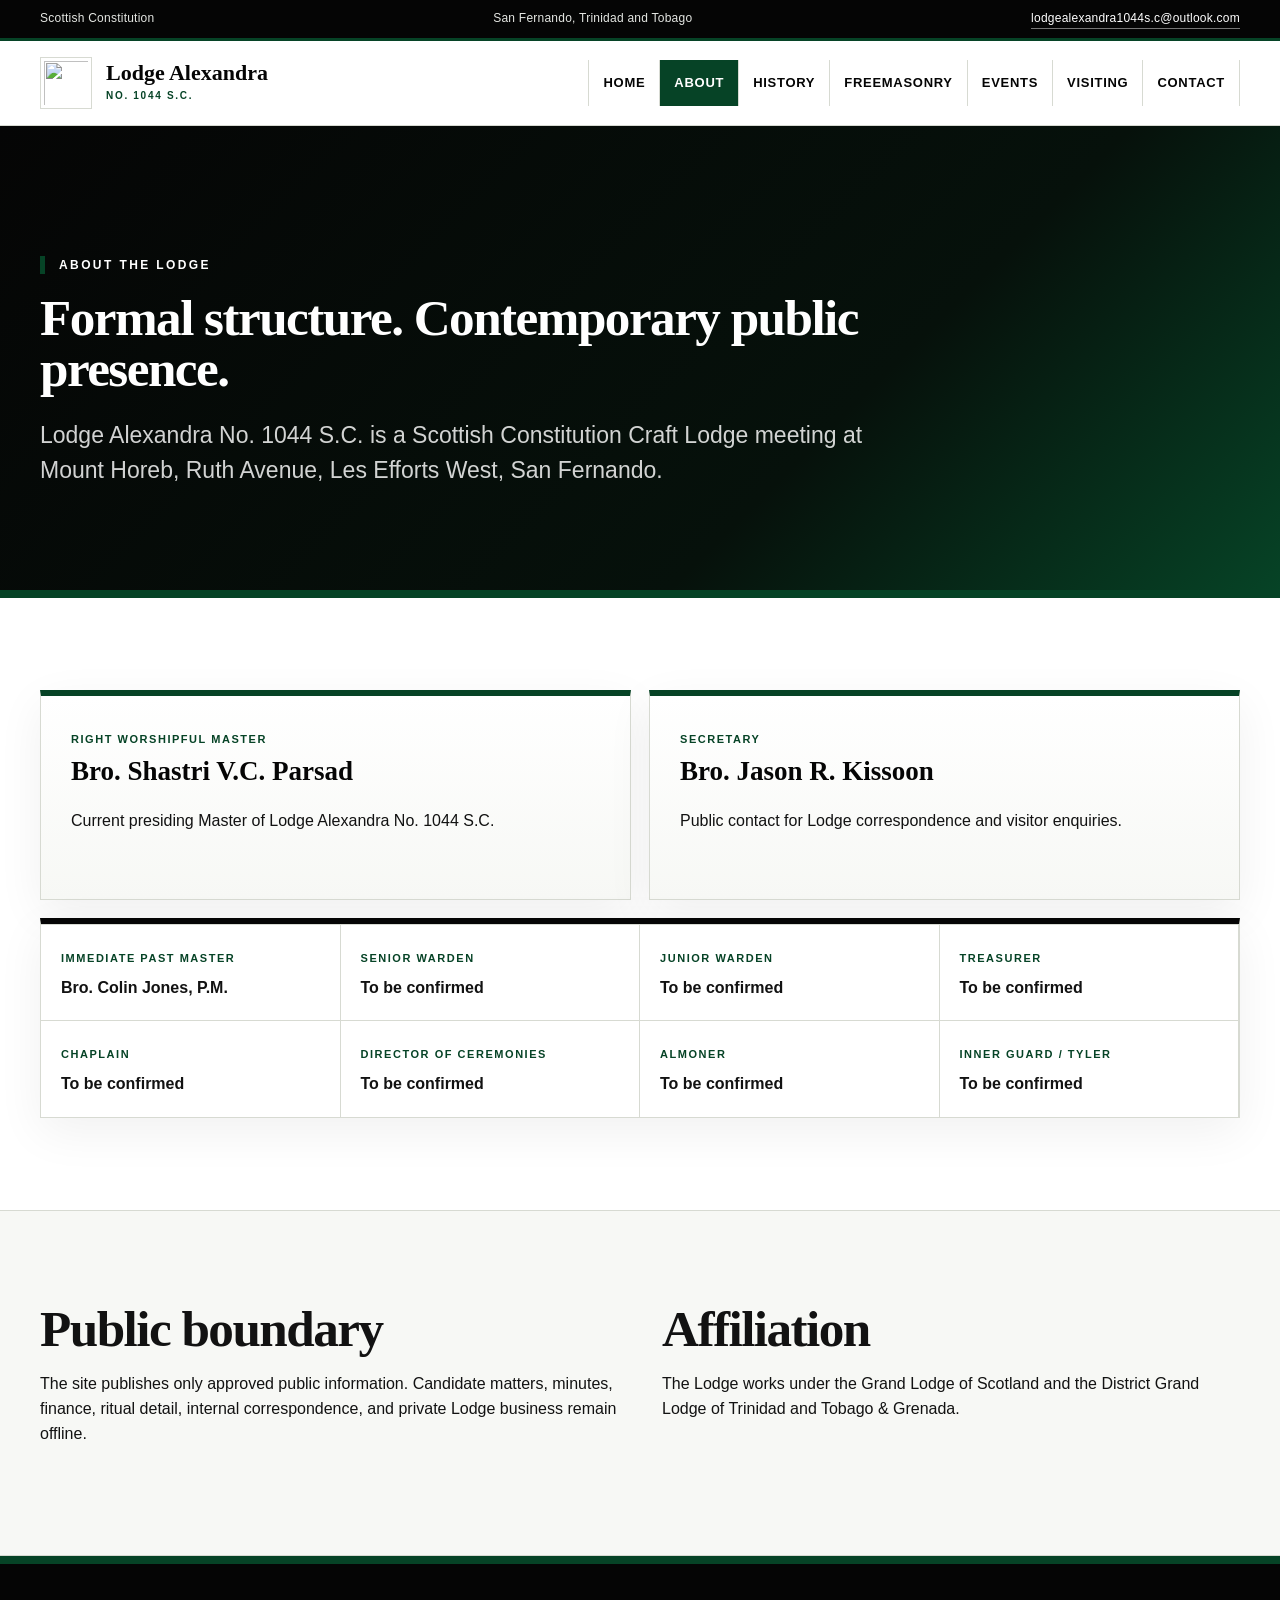
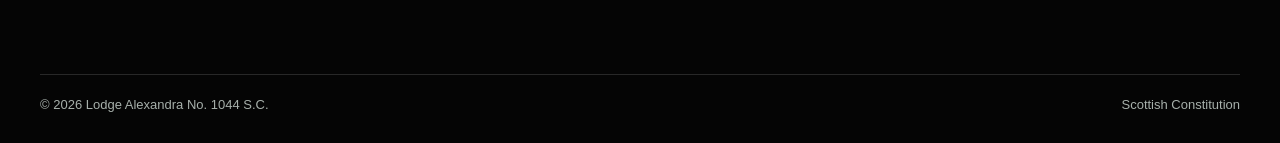
==== about.html @ 51527dd6 "Add about page" ====
<!doctype html><html lang="en"><head><meta charset="utf-8"><meta name="viewport" content="width=device-width,initial-scale=1"><title>About | Lodge Alexandra No. 1044 S.C.</title><link rel="stylesheet" href="assets/styles.css"></head><body><header class="site-header"><div class="notice-bar"><div class="container"><span>Scottish Constitution</span><span>San Fernando, Trinidad and Tobago</span><a href="mailto:lodgealexandra1044s.c@outlook.com">lodgealexandra1044s.c@outlook.com</a></div></div><div class="container nav-shell"><a class="brand" href="index.html"><img src="https://raw.githubusercontent.com/dominiong2026-stack/Lodge-Alexandra_1044_SC/main/assets/lodge-alexandra-logo.png" class="brand-mark" alt=""><span><strong>Lodge Alexandra</strong><small>No. 1044 S.C.</small></span></a><nav class="site-nav open"><a class="nav-link" href="index.html">Home</a><a class="nav-link active" href="about.html">About</a><a class="nav-link" href="history.html">History</a><a class="nav-link" href="freemasonry.html">Freemasonry</a><a class="nav-link" href="events.html">Events</a><a class="nav-link" href="visiting-brethren.html">Visiting</a><a class="nav-link" href="contact.html">Contact</a></nav></div></header><main><section class="page-hero"><div class="container"><p class="kicker">About the Lodge</p><h1>Formal structure. Contemporary public presence.</h1><p class="lead">Lodge Alexandra No. 1044 S.C. is a Scottish Constitution Craft Lodge meeting at Mount Horeb, Ruth Avenue, Les Efforts West, San Fernando.</p></div></section><section class="section"><div class="container leadership-system" id="office-bearers"><article class="leader-feature"><span class="overline">Right Worshipful Master</span><h3>Bro. Shastri V.C. Parsad</h3><p>Current presiding Master of Lodge Alexandra No. 1044 S.C.</p></article><article class="leader-feature"><span class="overline">Secretary</span><h3>Bro. Jason R. Kissoon</h3><p>Public contact for Lodge correspondence and visitor enquiries.</p></article><div class="officer-list"><div><span>Immediate Past Master</span><strong>Bro. Colin Jones, P.M.</strong></div><div><span>Senior Warden</span><strong>To be confirmed</strong></div><div><span>Junior Warden</span><strong>To be confirmed</strong></div><div><span>Treasurer</span><strong>To be confirmed</strong></div><div><span>Chaplain</span><strong>To be confirmed</strong></div><div><span>Director of Ceremonies</span><strong>To be confirmed</strong></div><div><span>Almoner</span><strong>To be confirmed</strong></div><div><span>Inner Guard / Tyler</span><strong>To be confirmed</strong></div></div></div></section><section class="section soft"><div class="container split"><div><h2>Public boundary</h2><p>The site publishes only approved public information. Candidate matters, minutes, finance, ritual detail, internal correspondence, and private Lodge business remain offline.</p></div><div><h2>Affiliation</h2><p>The Lodge works under the Grand Lodge of Scotland and the District Grand Lodge of Trinidad and Tobago &amp; Grenada.</p></div></div></section></main><footer class="site-footer"><div class="container footer-bottom"><span>&copy; <span data-year></span> Lodge Alexandra No. 1044 S.C.</span><span>Scottish Constitution</span></div></footer><script src="assets/main.js"></script></body></html>
---- assets/styles.css ----
:root{
  --black:#050505;
  --black-2:#111111;
  --green:#064326;
  --green-2:#0b5a35;
  --green-3:#0f6a42;
  --white:#ffffff;
  --paper:#f7f8f5;
  --stone:#e7e9e3;
  --line:#d7dad2;
  --text:#121212;
  --muted:#5d635e;
  --max:1200px;
  --shadow:0 18px 50px rgba(0,0,0,.12);
}
*{box-sizing:border-box}
html{scroll-behavior:smooth}
body{margin:0;font-family:Inter,Arial,Helvetica,sans-serif;color:var(--text);background:var(--white);line-height:1.55;text-rendering:optimizeLegibility}
a{color:inherit}img{max-width:100%;display:block}.container{width:min(var(--max),calc(100% - 40px));margin-inline:auto}.skip-link{position:absolute;left:16px;top:-80px;background:var(--green);color:var(--white);padding:10px 14px;z-index:999}.skip-link:focus{top:14px}
.notice-bar{background:var(--black);color:#e5e7e3;font-size:12px;border-bottom:3px solid var(--green)}.notice-bar .container{display:flex;gap:22px;justify-content:space-between;padding:9px 0;letter-spacing:.02em}.notice-bar a{color:var(--white);text-decoration:none;border-bottom:1px solid rgba(255,255,255,.45)}
.site-header{position:sticky;top:0;z-index:50;background:rgba(255,255,255,.96);backdrop-filter:blur(14px);border-bottom:1px solid var(--line)}.nav-shell{display:flex;align-items:center;justify-content:space-between;gap:24px;padding:16px 0}.brand{display:flex;align-items:center;gap:14px;text-decoration:none}.brand-mark{width:52px;height:52px;object-fit:contain;background:var(--white);padding:3px;border:1px solid var(--line)}.brand strong{display:block;font-family:Georgia,serif;font-size:22px;line-height:1;color:var(--black)}.brand small{display:block;text-transform:uppercase;letter-spacing:.17em;font-size:10px;color:var(--green);margin-top:4px;font-weight:900}.site-nav{display:flex;align-items:center;gap:0;border-left:1px solid var(--line)}.nav-link{text-decoration:none;padding:13px 14px;border-right:1px solid var(--line);font-weight:800;font-size:13px;color:var(--black);text-transform:uppercase;letter-spacing:.055em}.nav-link:hover,.nav-link.active{background:var(--green);color:var(--white)}.menu-toggle{display:none;background:transparent;border:1px solid var(--black);width:44px;height:44px}.menu-toggle span{display:block;height:2px;background:var(--black);margin:8px 9px}
.hero-v2{position:relative;min-height:740px;background:var(--black);color:var(--white);overflow:hidden;display:grid;align-items:end}.hero-bg{position:absolute;inset:0}.hero-bg:after{content:"";position:absolute;inset:0;background:linear-gradient(90deg,rgba(0,0,0,.94),rgba(0,0,0,.78) 48%,rgba(6,67,38,.58)),linear-gradient(0deg,rgba(0,0,0,.82),rgba(0,0,0,.12) 52%,rgba(0,0,0,.45))}.hero-bg img{width:100%;height:100%;object-fit:cover;opacity:.55;filter:contrast(1.05) saturate(.92)}.hero-inner{position:relative;z-index:2;display:grid;grid-template-columns:minmax(0,1.15fr)390px;gap:58px;align-items:end;padding:120px 0 92px}.hero-copy h1{font-family:Georgia,serif;font-size:clamp(48px,7vw,90px);letter-spacing:-.045em;line-height:.94;margin:0 0 24px;max-width:920px}.lead{font-size:clamp(18px,2vw,23px);color:rgba(255,255,255,.82);max-width:760px}.kicker{display:inline-flex;align-items:center;gap:10px;text-transform:uppercase;letter-spacing:.2em;font-size:12px;font-weight:900;color:#ffffff;margin-bottom:18px;border-left:5px solid var(--green);padding-left:14px}.kicker.dark{color:var(--green);border-left-color:var(--black)}.hero-actions{display:flex;gap:12px;flex-wrap:wrap;margin-top:34px}.button{display:inline-flex;align-items:center;justify-content:center;gap:8px;min-height:50px;padding:13px 22px;text-decoration:none;font-weight:900;border:1px solid var(--black);white-space:nowrap;text-transform:uppercase;letter-spacing:.055em;font-size:13px}.button.gold,.button.dark{background:var(--green);color:var(--white);border-color:var(--green)}.button.gold:hover,.button.dark:hover{background:var(--black);border-color:var(--black);color:var(--white)}.button.glass,.button.outline-light{color:var(--white);border-color:rgba(255,255,255,.72);background:rgba(255,255,255,.04)}.button.glass:hover,.button.outline-light:hover{background:var(--white);color:var(--black)}.button.full{width:100%}
.hero-panel{background:rgba(255,255,255,.94);border:1px solid var(--line);padding:28px;color:var(--black);box-shadow:var(--shadow)}.hero-panel img{width:120px;margin-bottom:24px;background:#fff;border:1px solid var(--line);padding:6px}.hero-panel dl,.info-panel dl{margin:0}.hero-panel div,.info-panel dl div{border-top:1px solid var(--line);padding:16px 0}.hero-panel dt,.info-panel dt{text-transform:uppercase;letter-spacing:.14em;font-size:11px;font-weight:900;color:var(--green)}.hero-panel dd,.info-panel dd{margin:5px 0 0;font-weight:650}
.section{padding:92px 0}.section.soft,.soft{background:var(--paper);border-top:1px solid var(--line);border-bottom:1px solid var(--line)}.section-head{max-width:880px;margin-bottom:38px}.section-head h2,.bento-card h2,.dark-panel-section h2,.charity-band h2,.page-hero h1,h2{font-family:Georgia,serif;font-size:clamp(34px,4vw,58px);line-height:1;letter-spacing:-.03em;margin:0 0 18px}.section-head p,.bento-card p{font-size:18px;color:var(--muted)}.bento-grid{display:grid;grid-template-columns:1.5fr repeat(3,1fr);gap:16px}.bento-card,.metric-card,.feature-card,.info-panel,.contact-card,.leader-feature,.officer-list,.portrait-card,.table-shell{background:var(--white);border:1px solid var(--line);box-shadow:0 14px 45px rgba(0,0,0,.06)}.bento-card{padding:36px;border-top:6px solid var(--green)}.metric-card{padding:28px;display:flex;flex-direction:column;justify-content:end;min-height:230px;background:linear-gradient(180deg,#fff,var(--paper));border-top:6px solid var(--black)}.metric-card strong{font-family:Georgia,serif;font-size:54px;line-height:1;color:var(--green)}.metric-card span{color:var(--muted);font-weight:800}.cards{display:grid;gap:16px}.cards.three{grid-template-columns:repeat(3,1fr)}.cards.four{grid-template-columns:repeat(4,1fr)}.feature-card{padding:28px;transition:.2s transform,.2s box-shadow;border-top:5px solid var(--green)}.feature-card:hover{transform:translateY(-3px);box-shadow:0 20px 55px rgba(0,0,0,.12)}.feature-card h3,.leader-feature h3,.info-panel h3,.contact-card h2{font-family:Georgia,serif;font-size:27px;margin:0 0 12px;color:var(--black)}.feature-card p{color:var(--muted)}
.dark-panel-section{background:linear-gradient(135deg,var(--black),#07140d 70%,var(--green));color:#fff;position:relative;overflow:hidden;border-top:8px solid var(--green);border-bottom:8px solid var(--green)}.dark-panel-section>.container{position:relative}.split{display:grid;grid-template-columns:1fr 1fr;gap:44px;align-items:start}.modern-split{align-items:center}.portrait-card{background:rgba(255,255,255,.08);border-color:rgba(255,255,255,.18);padding:18px;color:#fff}.portrait-card img{aspect-ratio:4/4.3;object-fit:cover}.portrait-card figcaption{padding:14px;color:rgba(255,255,255,.82);border-top:1px solid rgba(255,255,255,.18)}
.charity-band{background:var(--paper);border-top:1px solid var(--line);border-bottom:1px solid var(--line)}.charity-cards{display:grid;grid-template-columns:1fr 1fr;gap:16px}.charity-cards article{background:var(--black);color:#fff;border-top:7px solid var(--green);padding:30px;min-height:180px;display:flex;flex-direction:column;justify-content:end}.charity-cards strong{font-size:38px;font-family:Georgia,serif;color:var(--white)}.charity-cards span{color:rgba(255,255,255,.76);font-weight:700}.cta-strip{background:#fff;border:1px solid var(--line);border-left:8px solid var(--green);padding:38px;display:flex;align-items:center;justify-content:space-between;gap:24px;box-shadow:var(--shadow)}
.page-hero{padding:118px 0 78px;background:linear-gradient(135deg,var(--black),#06110b 65%,var(--green));color:#fff;position:relative;overflow:hidden;border-bottom:8px solid var(--green)}.page-hero .container{position:relative;z-index:1}.page-hero h1{max-width:920px}.page-hero .lead{max-width:860px}.info-panel,.contact-card{padding:30px}.info-panel dl div{border-color:var(--line)}.info-panel dt{color:var(--green)}.leadership-system{display:grid;grid-template-columns:1fr 1fr;gap:18px}.leader-feature{padding:30px;min-height:210px;background:linear-gradient(180deg,#fff,var(--paper));border-top:6px solid var(--green)}.leader-feature .overline,.officer-list span{text-transform:uppercase;letter-spacing:.14em;font-size:11px;font-weight:900;color:var(--green)}.officer-list{grid-column:1/-1;display:grid;grid-template-columns:repeat(4,1fr);gap:0;overflow:hidden;border-top:6px solid var(--black)}.officer-list div{padding:20px;border-top:1px solid var(--line);border-right:1px solid var(--line)}.officer-list strong{display:block;margin-top:6px}.principle-stack{display:grid;gap:14px}.principle-stack article{background:#fff;border:1px solid var(--line);border-left:6px solid var(--green);padding:24px}.principle-stack strong{font-size:24px;font-family:Georgia,serif;color:var(--black);display:block}.principle-stack span{color:var(--muted)}.timeline-pro{display:grid;grid-template-columns:repeat(4,1fr);gap:16px}.timeline-pro article{background:var(--black);color:#fff;border-top:7px solid var(--green);padding:28px;min-height:260px;display:flex;flex-direction:column;justify-content:end}.timeline-pro span{font-family:Georgia,serif;font-size:54px;color:var(--white);line-height:1}.timeline-pro p{color:rgba(255,255,255,.74)}.clean-list{padding-left:18px}.table-shell{overflow:auto}.table-shell table{width:100%;border-collapse:collapse}.table-shell th,.table-shell td{padding:18px;border-bottom:1px solid var(--line);text-align:left}.table-shell th{background:var(--black);color:#fff;text-transform:uppercase;letter-spacing:.08em;font-size:12px}.site-footer{background:var(--black);color:#c9d0cc;padding:70px 0 28px;border-top:8px solid var(--green)}.footer-grid{display:grid;grid-template-columns:1.4fr .8fr 1fr;gap:42px}.footer-mark{width:72px;background:#fff;padding:6px;margin-bottom:18px}.site-footer h2,.site-footer h3{color:#fff;font-family:Georgia,serif}.site-footer a{display:block;color:#fff;text-decoration:none;margin:8px 0;border-bottom:1px solid rgba(255,255,255,.25);width:max-content}.footer-bottom{border-top:1px solid rgba(255,255,255,.14);margin-top:40px;padding-top:20px;display:flex;justify-content:space-between;gap:20px;font-size:13px;color:#a7b0ab}
@media(max-width:980px){.hero-inner,.split{grid-template-columns:1fr}.hero-v2{min-height:auto}.hero-inner{padding:90px 0}.bento-grid,.cards.three,.cards.four,.timeline-pro{grid-template-columns:1fr 1fr}.officer-list{grid-template-columns:1fr 1fr}.site-nav{display:none;position:absolute;left:20px;right:20px;top:100%;background:#fff;border:1px solid var(--line);padding:14px;box-shadow:var(--shadow)}.site-nav.open{display:grid}.nav-link{border:0;border-bottom:1px solid var(--line)}.menu-toggle{display:block}.notice-bar .container{justify-content:center;flex-wrap:wrap}.footer-grid{grid-template-columns:1fr}.footer-bottom{flex-direction:column}}@media(max-width:640px){.container{width:min(100% - 28px,var(--max))}.hero-copy h1{font-size:42px}.hero-inner{grid-template-columns:1fr;gap:30px}.bento-grid,.cards.three,.cards.four,.timeline-pro,.leadership-system,.officer-list,.charity-cards{grid-template-columns:1fr}.cta-strip{display:block}.cta-strip .button{margin-top:18px;width:100%}.section{padding:64px 0}.page-hero{padding:90px 0 60px}.brand small{display:none}.notice-bar{display:none}.site-nav{left:14px;right:14px}}
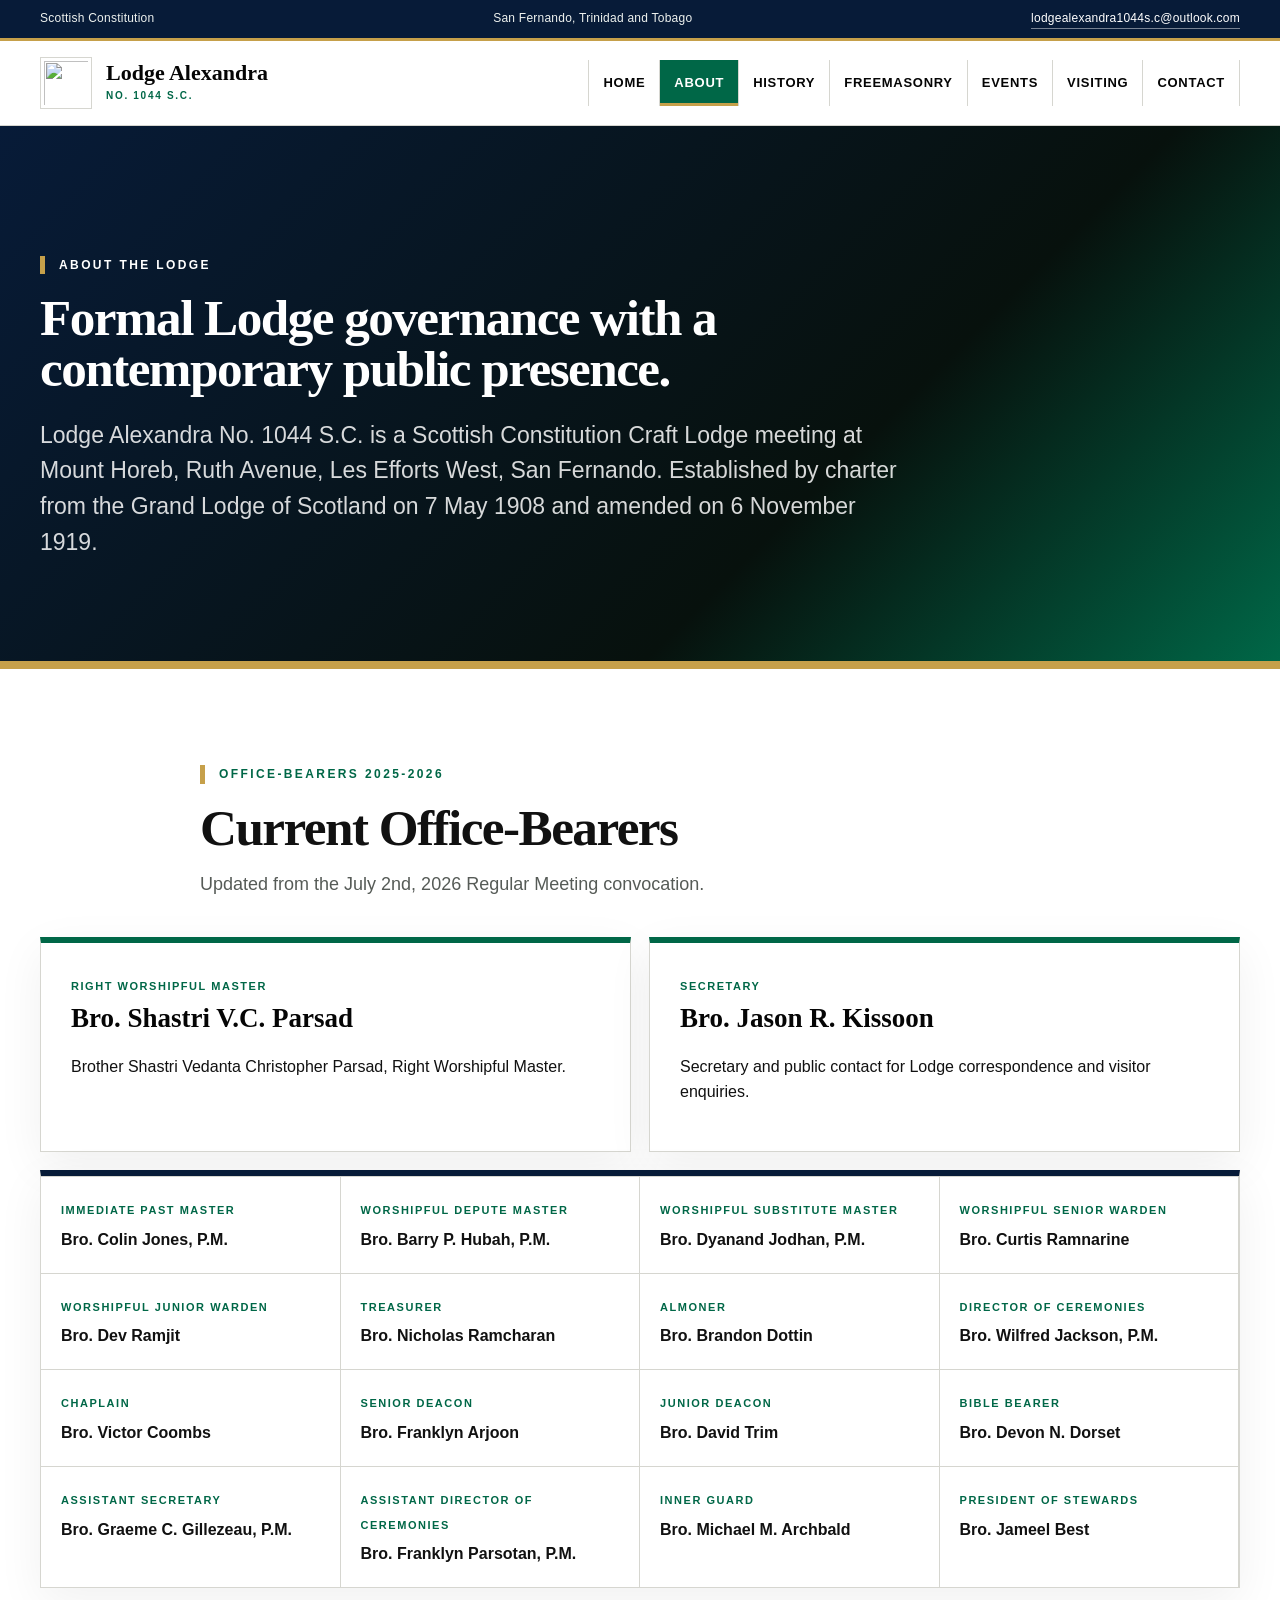
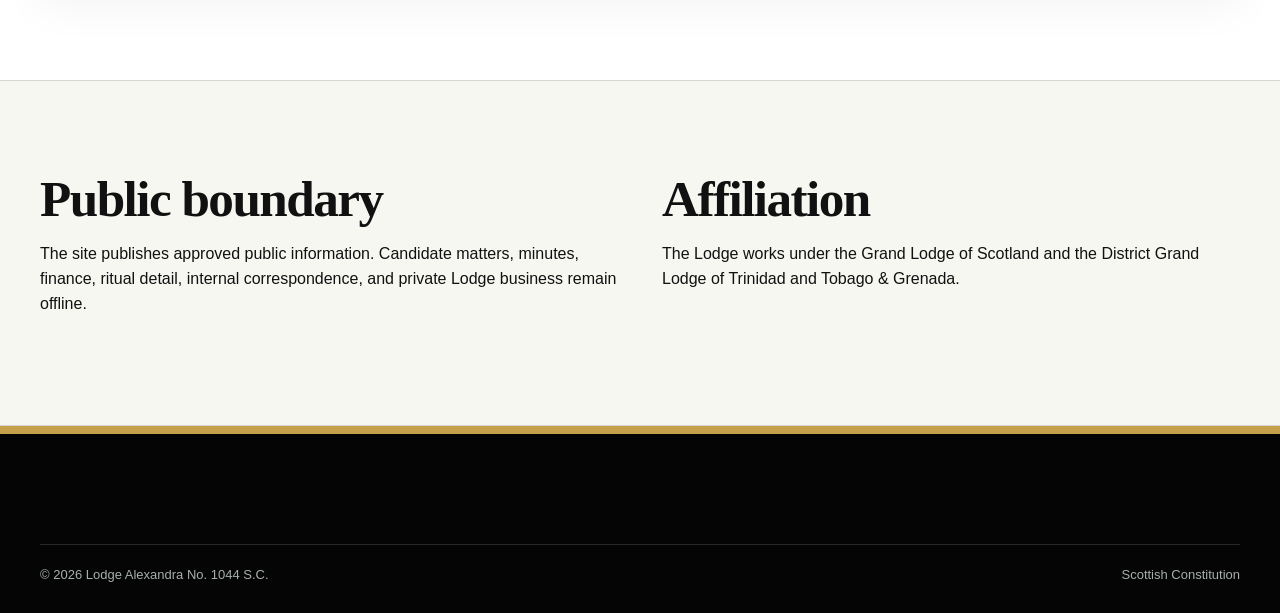
==== commit 04f7dc8d: "Update officer list from July convocation" ====
--- a/about.html
+++ b/about.html
@@ -1 +1 @@
-<!doctype html><html lang="en"><head><meta charset="utf-8"><meta name="viewport" content="width=device-width,initial-scale=1"><title>About | Lodge Alexandra No. 1044 S.C.</title><link rel="stylesheet" href="assets/styles.css"></head><body><header class="site-header"><div class="notice-bar"><div class="container"><span>Scottish Constitution</span><span>San Fernando, Trinidad and Tobago</span><a href="mailto:lodgealexandra1044s.c@outlook.com">lodgealexandra1044s.c@outlook.com</a></div></div><div class="container nav-shell"><a class="brand" href="index.html"><img src="https://raw.githubusercontent.com/dominiong2026-stack/Lodge-Alexandra_1044_SC/main/assets/lodge-alexandra-logo.png" class="brand-mark" alt=""><span><strong>Lodge Alexandra</strong><small>No. 1044 S.C.</small></span></a><nav class="site-nav open"><a class="nav-link" href="index.html">Home</a><a class="nav-link active" href="about.html">About</a><a class="nav-link" href="history.html">History</a><a class="nav-link" href="freemasonry.html">Freemasonry</a><a class="nav-link" href="events.html">Events</a><a class="nav-link" href="visiting-brethren.html">Visiting</a><a class="nav-link" href="contact.html">Contact</a></nav></div></header><main><section class="page-hero"><div class="container"><p class="kicker">About the Lodge</p><h1>Formal structure. Contemporary public presence.</h1><p class="lead">Lodge Alexandra No. 1044 S.C. is a Scottish Constitution Craft Lodge meeting at Mount Horeb, Ruth Avenue, Les Efforts West, San Fernando.</p></div></section><section class="section"><div class="container leadership-system" id="office-bearers"><article class="leader-feature"><span class="overline">Right Worshipful Master</span><h3>Bro. Shastri V.C. Parsad</h3><p>Current presiding Master of Lodge Alexandra No. 1044 S.C.</p></article><article class="leader-feature"><span class="overline">Secretary</span><h3>Bro. Jason R. Kissoon</h3><p>Public contact for Lodge correspondence and visitor enquiries.</p></article><div class="officer-list"><div><span>Immediate Past Master</span><strong>Bro. Colin Jones, P.M.</strong></div><div><span>Senior Warden</span><strong>To be confirmed</strong></div><div><span>Junior Warden</span><strong>To be confirmed</strong></div><div><span>Treasurer</span><strong>To be confirmed</strong></div><div><span>Chaplain</span><strong>To be confirmed</strong></div><div><span>Director of Ceremonies</span><strong>To be confirmed</strong></div><div><span>Almoner</span><strong>To be confirmed</strong></div><div><span>Inner Guard / Tyler</span><strong>To be confirmed</strong></div></div></div></section><section class="section soft"><div class="container split"><div><h2>Public boundary</h2><p>The site publishes only approved public information. Candidate matters, minutes, finance, ritual detail, internal correspondence, and private Lodge business remain offline.</p></div><div><h2>Affiliation</h2><p>The Lodge works under the Grand Lodge of Scotland and the District Grand Lodge of Trinidad and Tobago &amp; Grenada.</p></div></div></section></main><footer class="site-footer"><div class="container footer-bottom"><span>&copy; <span data-year></span> Lodge Alexandra No. 1044 S.C.</span><span>Scottish Constitution</span></div></footer><script src="assets/main.js"></script></body></html>+<!doctype html><html lang="en"><head><meta charset="utf-8"><meta name="viewport" content="width=device-width,initial-scale=1"><title>About | Lodge Alexandra No. 1044 S.C.</title><link rel="stylesheet" href="assets/styles.css"></head><body><header class="site-header"><div class="notice-bar"><div class="container"><span>Scottish Constitution</span><span>San Fernando, Trinidad and Tobago</span><a href="mailto:lodgealexandra1044s.c@outlook.com">lodgealexandra1044s.c@outlook.com</a></div></div><div class="container nav-shell"><a class="brand" href="index.html"><img src="https://raw.githubusercontent.com/dominiong2026-stack/Lodge-Alexandra_1044_SC/main/assets/lodge-alexandra-logo.png" class="brand-mark" alt=""><span><strong>Lodge Alexandra</strong><small>No. 1044 S.C.</small></span></a><nav class="site-nav open"><a class="nav-link" href="index.html">Home</a><a class="nav-link active" href="about.html">About</a><a class="nav-link" href="history.html">History</a><a class="nav-link" href="freemasonry.html">Freemasonry</a><a class="nav-link" href="events.html">Events</a><a class="nav-link" href="visiting-brethren.html">Visiting</a><a class="nav-link" href="contact.html">Contact</a></nav></div></header><main><section class="page-hero"><div class="container"><p class="kicker">About the Lodge</p><h1>Formal Lodge governance with a contemporary public presence.</h1><p class="lead">Lodge Alexandra No. 1044 S.C. is a Scottish Constitution Craft Lodge meeting at Mount Horeb, Ruth Avenue, Les Efforts West, San Fernando. Established by charter from the Grand Lodge of Scotland on 7 May 1908 and amended on 6 November 1919.</p></div></section><section class="section"><div class="container section-head"><span class="kicker dark">Office-Bearers 2025-2026</span><h2>Current Office-Bearers</h2><p>Updated from the July 2nd, 2026 Regular Meeting convocation.</p></div><div class="container leadership-system" id="office-bearers"><article class="leader-feature"><span class="overline">Right Worshipful Master</span><h3>Bro. Shastri V.C. Parsad</h3><p>Brother Shastri Vedanta Christopher Parsad, Right Worshipful Master.</p></article><article class="leader-feature"><span class="overline">Secretary</span><h3>Bro. Jason R. Kissoon</h3><p>Secretary and public contact for Lodge correspondence and visitor enquiries.</p></article><div class="officer-list"><div><span>Immediate Past Master</span><strong>Bro. Colin Jones, P.M.</strong></div><div><span>Worshipful Depute Master</span><strong>Bro. Barry P. Hubah, P.M.</strong></div><div><span>Worshipful Substitute Master</span><strong>Bro. Dyanand Jodhan, P.M.</strong></div><div><span>Worshipful Senior Warden</span><strong>Bro. Curtis Ramnarine</strong></div><div><span>Worshipful Junior Warden</span><strong>Bro. Dev Ramjit</strong></div><div><span>Treasurer</span><strong>Bro. Nicholas Ramcharan</strong></div><div><span>Almoner</span><strong>Bro. Brandon Dottin</strong></div><div><span>Director of Ceremonies</span><strong>Bro. Wilfred Jackson, P.M.</strong></div><div><span>Chaplain</span><strong>Bro. Victor Coombs</strong></div><div><span>Senior Deacon</span><strong>Bro. Franklyn Arjoon</strong></div><div><span>Junior Deacon</span><strong>Bro. David Trim</strong></div><div><span>Bible Bearer</span><strong>Bro. Devon N. Dorset</strong></div><div><span>Assistant Secretary</span><strong>Bro. Graeme C. Gillezeau, P.M.</strong></div><div><span>Assistant Director of Ceremonies</span><strong>Bro. Franklyn Parsotan, P.M.</strong></div><div><span>Inner Guard</span><strong>Bro. Michael M. Archbald</strong></div><div><span>President of Stewards</span><strong>Bro. Jameel Best</strong></div></div></div></section><section class="section soft"><div class="container split"><div><h2>Public boundary</h2><p>The site publishes approved public information. Candidate matters, minutes, finance, ritual detail, internal correspondence, and private Lodge business remain offline.</p></div><div><h2>Affiliation</h2><p>The Lodge works under the Grand Lodge of Scotland and the District Grand Lodge of Trinidad and Tobago &amp; Grenada.</p></div></div></section></main><footer class="site-footer"><div class="container footer-bottom"><span>&copy; <span data-year></span> Lodge Alexandra No. 1044 S.C.</span><span>Scottish Constitution</span></div></footer><script src="assets/main.js"></script></body></html>
--- a/assets/styles.css
+++ b/assets/styles.css
@@ -1,28 +1,23 @@
 :root{
   --black:#050505;
-  --black-2:#111111;
-  --green:#064326;
-  --green-2:#0b5a35;
-  --green-3:#0f6a42;
+  --blue:#071b38;
+  --green:#006747;
+  --gold:#c6a04a;
   --white:#ffffff;
-  --paper:#f7f8f5;
-  --stone:#e7e9e3;
-  --line:#d7dad2;
-  --text:#121212;
-  --muted:#5d635e;
+  --paper:#f7f7f2;
+  --line:#d6d6d0;
+  --text:#111111;
+  --muted:#565b57;
   --max:1200px;
   --shadow:0 18px 50px rgba(0,0,0,.12);
 }
-*{box-sizing:border-box}
-html{scroll-behavior:smooth}
-body{margin:0;font-family:Inter,Arial,Helvetica,sans-serif;color:var(--text);background:var(--white);line-height:1.55;text-rendering:optimizeLegibility}
-a{color:inherit}img{max-width:100%;display:block}.container{width:min(var(--max),calc(100% - 40px));margin-inline:auto}.skip-link{position:absolute;left:16px;top:-80px;background:var(--green);color:var(--white);padding:10px 14px;z-index:999}.skip-link:focus{top:14px}
-.notice-bar{background:var(--black);color:#e5e7e3;font-size:12px;border-bottom:3px solid var(--green)}.notice-bar .container{display:flex;gap:22px;justify-content:space-between;padding:9px 0;letter-spacing:.02em}.notice-bar a{color:var(--white);text-decoration:none;border-bottom:1px solid rgba(255,255,255,.45)}
-.site-header{position:sticky;top:0;z-index:50;background:rgba(255,255,255,.96);backdrop-filter:blur(14px);border-bottom:1px solid var(--line)}.nav-shell{display:flex;align-items:center;justify-content:space-between;gap:24px;padding:16px 0}.brand{display:flex;align-items:center;gap:14px;text-decoration:none}.brand-mark{width:52px;height:52px;object-fit:contain;background:var(--white);padding:3px;border:1px solid var(--line)}.brand strong{display:block;font-family:Georgia,serif;font-size:22px;line-height:1;color:var(--black)}.brand small{display:block;text-transform:uppercase;letter-spacing:.17em;font-size:10px;color:var(--green);margin-top:4px;font-weight:900}.site-nav{display:flex;align-items:center;gap:0;border-left:1px solid var(--line)}.nav-link{text-decoration:none;padding:13px 14px;border-right:1px solid var(--line);font-weight:800;font-size:13px;color:var(--black);text-transform:uppercase;letter-spacing:.055em}.nav-link:hover,.nav-link.active{background:var(--green);color:var(--white)}.menu-toggle{display:none;background:transparent;border:1px solid var(--black);width:44px;height:44px}.menu-toggle span{display:block;height:2px;background:var(--black);margin:8px 9px}
-.hero-v2{position:relative;min-height:740px;background:var(--black);color:var(--white);overflow:hidden;display:grid;align-items:end}.hero-bg{position:absolute;inset:0}.hero-bg:after{content:"";position:absolute;inset:0;background:linear-gradient(90deg,rgba(0,0,0,.94),rgba(0,0,0,.78) 48%,rgba(6,67,38,.58)),linear-gradient(0deg,rgba(0,0,0,.82),rgba(0,0,0,.12) 52%,rgba(0,0,0,.45))}.hero-bg img{width:100%;height:100%;object-fit:cover;opacity:.55;filter:contrast(1.05) saturate(.92)}.hero-inner{position:relative;z-index:2;display:grid;grid-template-columns:minmax(0,1.15fr)390px;gap:58px;align-items:end;padding:120px 0 92px}.hero-copy h1{font-family:Georgia,serif;font-size:clamp(48px,7vw,90px);letter-spacing:-.045em;line-height:.94;margin:0 0 24px;max-width:920px}.lead{font-size:clamp(18px,2vw,23px);color:rgba(255,255,255,.82);max-width:760px}.kicker{display:inline-flex;align-items:center;gap:10px;text-transform:uppercase;letter-spacing:.2em;font-size:12px;font-weight:900;color:#ffffff;margin-bottom:18px;border-left:5px solid var(--green);padding-left:14px}.kicker.dark{color:var(--green);border-left-color:var(--black)}.hero-actions{display:flex;gap:12px;flex-wrap:wrap;margin-top:34px}.button{display:inline-flex;align-items:center;justify-content:center;gap:8px;min-height:50px;padding:13px 22px;text-decoration:none;font-weight:900;border:1px solid var(--black);white-space:nowrap;text-transform:uppercase;letter-spacing:.055em;font-size:13px}.button.gold,.button.dark{background:var(--green);color:var(--white);border-color:var(--green)}.button.gold:hover,.button.dark:hover{background:var(--black);border-color:var(--black);color:var(--white)}.button.glass,.button.outline-light{color:var(--white);border-color:rgba(255,255,255,.72);background:rgba(255,255,255,.04)}.button.glass:hover,.button.outline-light:hover{background:var(--white);color:var(--black)}.button.full{width:100%}
-.hero-panel{background:rgba(255,255,255,.94);border:1px solid var(--line);padding:28px;color:var(--black);box-shadow:var(--shadow)}.hero-panel img{width:120px;margin-bottom:24px;background:#fff;border:1px solid var(--line);padding:6px}.hero-panel dl,.info-panel dl{margin:0}.hero-panel div,.info-panel dl div{border-top:1px solid var(--line);padding:16px 0}.hero-panel dt,.info-panel dt{text-transform:uppercase;letter-spacing:.14em;font-size:11px;font-weight:900;color:var(--green)}.hero-panel dd,.info-panel dd{margin:5px 0 0;font-weight:650}
-.section{padding:92px 0}.section.soft,.soft{background:var(--paper);border-top:1px solid var(--line);border-bottom:1px solid var(--line)}.section-head{max-width:880px;margin-bottom:38px}.section-head h2,.bento-card h2,.dark-panel-section h2,.charity-band h2,.page-hero h1,h2{font-family:Georgia,serif;font-size:clamp(34px,4vw,58px);line-height:1;letter-spacing:-.03em;margin:0 0 18px}.section-head p,.bento-card p{font-size:18px;color:var(--muted)}.bento-grid{display:grid;grid-template-columns:1.5fr repeat(3,1fr);gap:16px}.bento-card,.metric-card,.feature-card,.info-panel,.contact-card,.leader-feature,.officer-list,.portrait-card,.table-shell{background:var(--white);border:1px solid var(--line);box-shadow:0 14px 45px rgba(0,0,0,.06)}.bento-card{padding:36px;border-top:6px solid var(--green)}.metric-card{padding:28px;display:flex;flex-direction:column;justify-content:end;min-height:230px;background:linear-gradient(180deg,#fff,var(--paper));border-top:6px solid var(--black)}.metric-card strong{font-family:Georgia,serif;font-size:54px;line-height:1;color:var(--green)}.metric-card span{color:var(--muted);font-weight:800}.cards{display:grid;gap:16px}.cards.three{grid-template-columns:repeat(3,1fr)}.cards.four{grid-template-columns:repeat(4,1fr)}.feature-card{padding:28px;transition:.2s transform,.2s box-shadow;border-top:5px solid var(--green)}.feature-card:hover{transform:translateY(-3px);box-shadow:0 20px 55px rgba(0,0,0,.12)}.feature-card h3,.leader-feature h3,.info-panel h3,.contact-card h2{font-family:Georgia,serif;font-size:27px;margin:0 0 12px;color:var(--black)}.feature-card p{color:var(--muted)}
-.dark-panel-section{background:linear-gradient(135deg,var(--black),#07140d 70%,var(--green));color:#fff;position:relative;overflow:hidden;border-top:8px solid var(--green);border-bottom:8px solid var(--green)}.dark-panel-section>.container{position:relative}.split{display:grid;grid-template-columns:1fr 1fr;gap:44px;align-items:start}.modern-split{align-items:center}.portrait-card{background:rgba(255,255,255,.08);border-color:rgba(255,255,255,.18);padding:18px;color:#fff}.portrait-card img{aspect-ratio:4/4.3;object-fit:cover}.portrait-card figcaption{padding:14px;color:rgba(255,255,255,.82);border-top:1px solid rgba(255,255,255,.18)}
-.charity-band{background:var(--paper);border-top:1px solid var(--line);border-bottom:1px solid var(--line)}.charity-cards{display:grid;grid-template-columns:1fr 1fr;gap:16px}.charity-cards article{background:var(--black);color:#fff;border-top:7px solid var(--green);padding:30px;min-height:180px;display:flex;flex-direction:column;justify-content:end}.charity-cards strong{font-size:38px;font-family:Georgia,serif;color:var(--white)}.charity-cards span{color:rgba(255,255,255,.76);font-weight:700}.cta-strip{background:#fff;border:1px solid var(--line);border-left:8px solid var(--green);padding:38px;display:flex;align-items:center;justify-content:space-between;gap:24px;box-shadow:var(--shadow)}
-.page-hero{padding:118px 0 78px;background:linear-gradient(135deg,var(--black),#06110b 65%,var(--green));color:#fff;position:relative;overflow:hidden;border-bottom:8px solid var(--green)}.page-hero .container{position:relative;z-index:1}.page-hero h1{max-width:920px}.page-hero .lead{max-width:860px}.info-panel,.contact-card{padding:30px}.info-panel dl div{border-color:var(--line)}.info-panel dt{color:var(--green)}.leadership-system{display:grid;grid-template-columns:1fr 1fr;gap:18px}.leader-feature{padding:30px;min-height:210px;background:linear-gradient(180deg,#fff,var(--paper));border-top:6px solid var(--green)}.leader-feature .overline,.officer-list span{text-transform:uppercase;letter-spacing:.14em;font-size:11px;font-weight:900;color:var(--green)}.officer-list{grid-column:1/-1;display:grid;grid-template-columns:repeat(4,1fr);gap:0;overflow:hidden;border-top:6px solid var(--black)}.officer-list div{padding:20px;border-top:1px solid var(--line);border-right:1px solid var(--line)}.officer-list strong{display:block;margin-top:6px}.principle-stack{display:grid;gap:14px}.principle-stack article{background:#fff;border:1px solid var(--line);border-left:6px solid var(--green);padding:24px}.principle-stack strong{font-size:24px;font-family:Georgia,serif;color:var(--black);display:block}.principle-stack span{color:var(--muted)}.timeline-pro{display:grid;grid-template-columns:repeat(4,1fr);gap:16px}.timeline-pro article{background:var(--black);color:#fff;border-top:7px solid var(--green);padding:28px;min-height:260px;display:flex;flex-direction:column;justify-content:end}.timeline-pro span{font-family:Georgia,serif;font-size:54px;color:var(--white);line-height:1}.timeline-pro p{color:rgba(255,255,255,.74)}.clean-list{padding-left:18px}.table-shell{overflow:auto}.table-shell table{width:100%;border-collapse:collapse}.table-shell th,.table-shell td{padding:18px;border-bottom:1px solid var(--line);text-align:left}.table-shell th{background:var(--black);color:#fff;text-transform:uppercase;letter-spacing:.08em;font-size:12px}.site-footer{background:var(--black);color:#c9d0cc;padding:70px 0 28px;border-top:8px solid var(--green)}.footer-grid{display:grid;grid-template-columns:1.4fr .8fr 1fr;gap:42px}.footer-mark{width:72px;background:#fff;padding:6px;margin-bottom:18px}.site-footer h2,.site-footer h3{color:#fff;font-family:Georgia,serif}.site-footer a{display:block;color:#fff;text-decoration:none;margin:8px 0;border-bottom:1px solid rgba(255,255,255,.25);width:max-content}.footer-bottom{border-top:1px solid rgba(255,255,255,.14);margin-top:40px;padding-top:20px;display:flex;justify-content:space-between;gap:20px;font-size:13px;color:#a7b0ab}
+*{box-sizing:border-box}html{scroll-behavior:smooth}body{margin:0;font-family:Inter,Arial,Helvetica,sans-serif;color:var(--text);background:var(--white);line-height:1.55;text-rendering:optimizeLegibility}a{color:inherit}img{max-width:100%;display:block}.container{width:min(var(--max),calc(100% - 40px));margin-inline:auto}.skip-link{position:absolute;left:16px;top:-80px;background:var(--green);color:var(--white);padding:10px 14px;z-index:999}.skip-link:focus{top:14px}
+.notice-bar{background:var(--blue);color:#eef2ef;font-size:12px;border-bottom:3px solid var(--gold)}.notice-bar .container{display:flex;gap:22px;justify-content:space-between;padding:9px 0;letter-spacing:.02em}.notice-bar a{color:var(--white);text-decoration:none;border-bottom:1px solid rgba(255,255,255,.45)}
+.site-header{position:sticky;top:0;z-index:50;background:rgba(255,255,255,.97);backdrop-filter:blur(14px);border-bottom:1px solid var(--line)}.nav-shell{display:flex;align-items:center;justify-content:space-between;gap:24px;padding:16px 0}.brand{display:flex;align-items:center;gap:14px;text-decoration:none}.brand-mark{width:52px;height:52px;object-fit:contain;background:#fff;padding:3px;border:1px solid var(--line)}.brand strong{display:block;font-family:Georgia,serif;font-size:22px;line-height:1;color:var(--black)}.brand small{display:block;text-transform:uppercase;letter-spacing:.17em;font-size:10px;color:var(--green);margin-top:4px;font-weight:900}.site-nav{display:flex;align-items:center;gap:0;border-left:1px solid var(--line)}.nav-link{text-decoration:none;padding:13px 14px;border-right:1px solid var(--line);font-weight:800;font-size:13px;color:var(--black);text-transform:uppercase;letter-spacing:.055em}.nav-link:hover,.nav-link.active{background:var(--green);color:var(--white);box-shadow:inset 0 -3px 0 var(--gold)}.menu-toggle{display:none;background:transparent;border:1px solid var(--black);width:44px;height:44px}.menu-toggle span{display:block;height:2px;background:var(--black);margin:8px 9px}
+.hero-v2{position:relative;min-height:740px;background:var(--black);color:var(--white);overflow:hidden;display:grid;align-items:end}.hero-bg{position:absolute;inset:0}.hero-bg:after{content:"";position:absolute;inset:0;background:linear-gradient(90deg,rgba(5,5,5,.96),rgba(7,27,56,.86) 50%,rgba(0,103,71,.62)),linear-gradient(0deg,rgba(5,5,5,.86),rgba(5,5,5,.12) 52%,rgba(5,5,5,.45))}.hero-bg img{width:100%;height:100%;object-fit:cover;opacity:.52;filter:contrast(1.05) saturate(.92)}.hero-inner{position:relative;z-index:2;display:grid;grid-template-columns:minmax(0,1.15fr)390px;gap:58px;align-items:end;padding:120px 0 92px}.hero-copy h1{font-family:Georgia,serif;font-size:clamp(48px,7vw,90px);letter-spacing:-.045em;line-height:.94;margin:0 0 24px;max-width:920px}.lead{font-size:clamp(18px,2vw,23px);color:rgba(255,255,255,.84);max-width:760px}.kicker{display:inline-flex;align-items:center;gap:10px;text-transform:uppercase;letter-spacing:.2em;font-size:12px;font-weight:900;color:#fff;margin-bottom:18px;border-left:5px solid var(--gold);padding-left:14px}.kicker.dark{color:var(--green);border-left-color:var(--gold)}.hero-actions{display:flex;gap:12px;flex-wrap:wrap;margin-top:34px}.button{display:inline-flex;align-items:center;justify-content:center;gap:8px;min-height:50px;padding:13px 22px;text-decoration:none;font-weight:900;border:1px solid var(--black);white-space:nowrap;text-transform:uppercase;letter-spacing:.055em;font-size:13px}.button.gold,.button.dark{background:var(--green);color:var(--white);border-color:var(--green);box-shadow:inset 0 -3px 0 var(--gold)}.button.gold:hover,.button.dark:hover{background:var(--blue);border-color:var(--blue);color:var(--white)}.button.glass,.button.outline-light{color:var(--white);border-color:rgba(255,255,255,.72);background:rgba(255,255,255,.04)}.button.glass:hover,.button.outline-light:hover{background:var(--white);color:var(--black)}.button.full{width:100%}
+.hero-panel{background:rgba(255,255,255,.96);border:1px solid var(--line);border-top:6px solid var(--gold);padding:28px;color:var(--black);box-shadow:var(--shadow)}.hero-panel img{width:120px;margin-bottom:24px;background:#fff;border:1px solid var(--line);padding:6px}.hero-panel dl,.info-panel dl{margin:0}.hero-panel div,.info-panel dl div{border-top:1px solid var(--line);padding:16px 0}.hero-panel dt,.info-panel dt{text-transform:uppercase;letter-spacing:.14em;font-size:11px;font-weight:900;color:var(--green)}.hero-panel dd,.info-panel dd{margin:5px 0 0;font-weight:650}
+.section{padding:92px 0}.section.soft,.soft{background:var(--paper);border-top:1px solid var(--line);border-bottom:1px solid var(--line)}.section-head{max-width:880px;margin-bottom:38px}.section-head h2,.bento-card h2,.dark-panel-section h2,.charity-band h2,.page-hero h1,h2{font-family:Georgia,serif;font-size:clamp(34px,4vw,58px);line-height:1;letter-spacing:-.03em;margin:0 0 18px}.section-head p,.bento-card p{font-size:18px;color:var(--muted)}.bento-grid{display:grid;grid-template-columns:1.5fr repeat(3,1fr);gap:16px}.bento-card,.metric-card,.feature-card,.info-panel,.contact-card,.leader-feature,.officer-list,.portrait-card,.table-shell{background:var(--white);border:1px solid var(--line);box-shadow:0 14px 45px rgba(0,0,0,.06)}.bento-card{padding:36px;border-top:6px solid var(--green)}.metric-card{padding:28px;display:flex;flex-direction:column;justify-content:end;min-height:230px;background:#fff;border-top:6px solid var(--blue)}.metric-card strong{font-family:Georgia,serif;font-size:54px;line-height:1;color:var(--green)}.metric-card span{color:var(--muted);font-weight:800}.cards{display:grid;gap:16px}.cards.three{grid-template-columns:repeat(3,1fr)}.cards.four{grid-template-columns:repeat(4,1fr)}.feature-card{padding:28px;transition:.2s transform,.2s box-shadow;border-top:5px solid var(--green)}.feature-card:hover{transform:translateY(-3px);box-shadow:0 20px 55px rgba(0,0,0,.12);border-top-color:var(--gold)}.feature-card h3,.leader-feature h3,.info-panel h3,.contact-card h2{font-family:Georgia,serif;font-size:27px;margin:0 0 12px;color:var(--black)}.feature-card p{color:var(--muted)}
+.dark-panel-section{background:linear-gradient(135deg,var(--blue),#07110d 70%,var(--green));color:#fff;position:relative;overflow:hidden;border-top:8px solid var(--gold);border-bottom:8px solid var(--green)}.split{display:grid;grid-template-columns:1fr 1fr;gap:44px;align-items:start}.modern-split{align-items:center}.portrait-card{background:rgba(255,255,255,.08);border-color:rgba(255,255,255,.18);padding:18px;color:#fff}.portrait-card img{aspect-ratio:4/4.3;object-fit:cover}.portrait-card figcaption{padding:14px;color:rgba(255,255,255,.82);border-top:1px solid rgba(255,255,255,.18)}
+.charity-band{background:var(--paper);border-top:1px solid var(--line);border-bottom:1px solid var(--line)}.charity-cards{display:grid;grid-template-columns:1fr 1fr;gap:16px}.charity-cards article{background:var(--blue);color:#fff;border-top:7px solid var(--gold);padding:30px;min-height:180px;display:flex;flex-direction:column;justify-content:end}.charity-cards strong{font-size:38px;font-family:Georgia,serif;color:#fff}.charity-cards span{color:rgba(255,255,255,.78);font-weight:700}.cta-strip{background:#fff;border:1px solid var(--line);border-left:8px solid var(--green);padding:38px;display:flex;align-items:center;justify-content:space-between;gap:24px;box-shadow:var(--shadow)}
+.page-hero{padding:118px 0 78px;background:linear-gradient(135deg,var(--blue),#07110d 65%,var(--green));color:#fff;position:relative;overflow:hidden;border-bottom:8px solid var(--gold)}.page-hero h1{max-width:920px}.page-hero .lead{max-width:860px}.info-panel,.contact-card{padding:30px}.info-panel dt{color:var(--green)}.leadership-system{display:grid;grid-template-columns:1fr 1fr;gap:18px}.leader-feature{padding:30px;min-height:210px;background:#fff;border-top:6px solid var(--green)}.leader-feature .overline,.officer-list span{text-transform:uppercase;letter-spacing:.14em;font-size:11px;font-weight:900;color:var(--green)}.officer-list{grid-column:1/-1;display:grid;grid-template-columns:repeat(4,1fr);gap:0;overflow:hidden;border-top:6px solid var(--blue)}.officer-list div{padding:20px;border-top:1px solid var(--line);border-right:1px solid var(--line)}.officer-list strong{display:block;margin-top:6px}.principle-stack{display:grid;gap:14px}.principle-stack article{background:#fff;border:1px solid var(--line);border-left:6px solid var(--green);padding:24px}.principle-stack strong{font-size:24px;font-family:Georgia,serif;color:var(--black);display:block}.principle-stack span{color:var(--muted)}.timeline-pro{display:grid;grid-template-columns:repeat(4,1fr);gap:16px}.timeline-pro article{background:var(--blue);color:#fff;border-top:7px solid var(--gold);padding:28px;min-height:260px;display:flex;flex-direction:column;justify-content:end}.timeline-pro span{font-family:Georgia,serif;font-size:54px;color:#fff;line-height:1}.timeline-pro p{color:rgba(255,255,255,.74)}.clean-list{padding-left:18px}.table-shell{overflow:auto}.table-shell table{width:100%;border-collapse:collapse}.table-shell th,.table-shell td{padding:18px;border-bottom:1px solid var(--line);text-align:left}.table-shell th{background:var(--blue);color:#fff;text-transform:uppercase;letter-spacing:.08em;font-size:12px}.site-footer{background:var(--black);color:#c9d0cc;padding:70px 0 28px;border-top:8px solid var(--gold)}.footer-grid{display:grid;grid-template-columns:1.4fr .8fr 1fr;gap:42px}.footer-mark{width:72px;background:#fff;padding:6px;margin-bottom:18px}.site-footer h2,.site-footer h3{color:#fff;font-family:Georgia,serif}.site-footer a{display:block;color:#fff;text-decoration:none;margin:8px 0;border-bottom:1px solid rgba(255,255,255,.25);width:max-content}.footer-bottom{border-top:1px solid rgba(255,255,255,.14);margin-top:40px;padding-top:20px;display:flex;justify-content:space-between;gap:20px;font-size:13px;color:#a7b0ab}
 @media(max-width:980px){.hero-inner,.split{grid-template-columns:1fr}.hero-v2{min-height:auto}.hero-inner{padding:90px 0}.bento-grid,.cards.three,.cards.four,.timeline-pro{grid-template-columns:1fr 1fr}.officer-list{grid-template-columns:1fr 1fr}.site-nav{display:none;position:absolute;left:20px;right:20px;top:100%;background:#fff;border:1px solid var(--line);padding:14px;box-shadow:var(--shadow)}.site-nav.open{display:grid}.nav-link{border:0;border-bottom:1px solid var(--line)}.menu-toggle{display:block}.notice-bar .container{justify-content:center;flex-wrap:wrap}.footer-grid{grid-template-columns:1fr}.footer-bottom{flex-direction:column}}@media(max-width:640px){.container{width:min(100% - 28px,var(--max))}.hero-copy h1{font-size:42px}.hero-inner{grid-template-columns:1fr;gap:30px}.bento-grid,.cards.three,.cards.four,.timeline-pro,.leadership-system,.officer-list,.charity-cards{grid-template-columns:1fr}.cta-strip{display:block}.cta-strip .button{margin-top:18px;width:100%}.section{padding:64px 0}.page-hero{padding:90px 0 60px}.brand small{display:none}.notice-bar{display:none}.site-nav{left:14px;right:14px}}
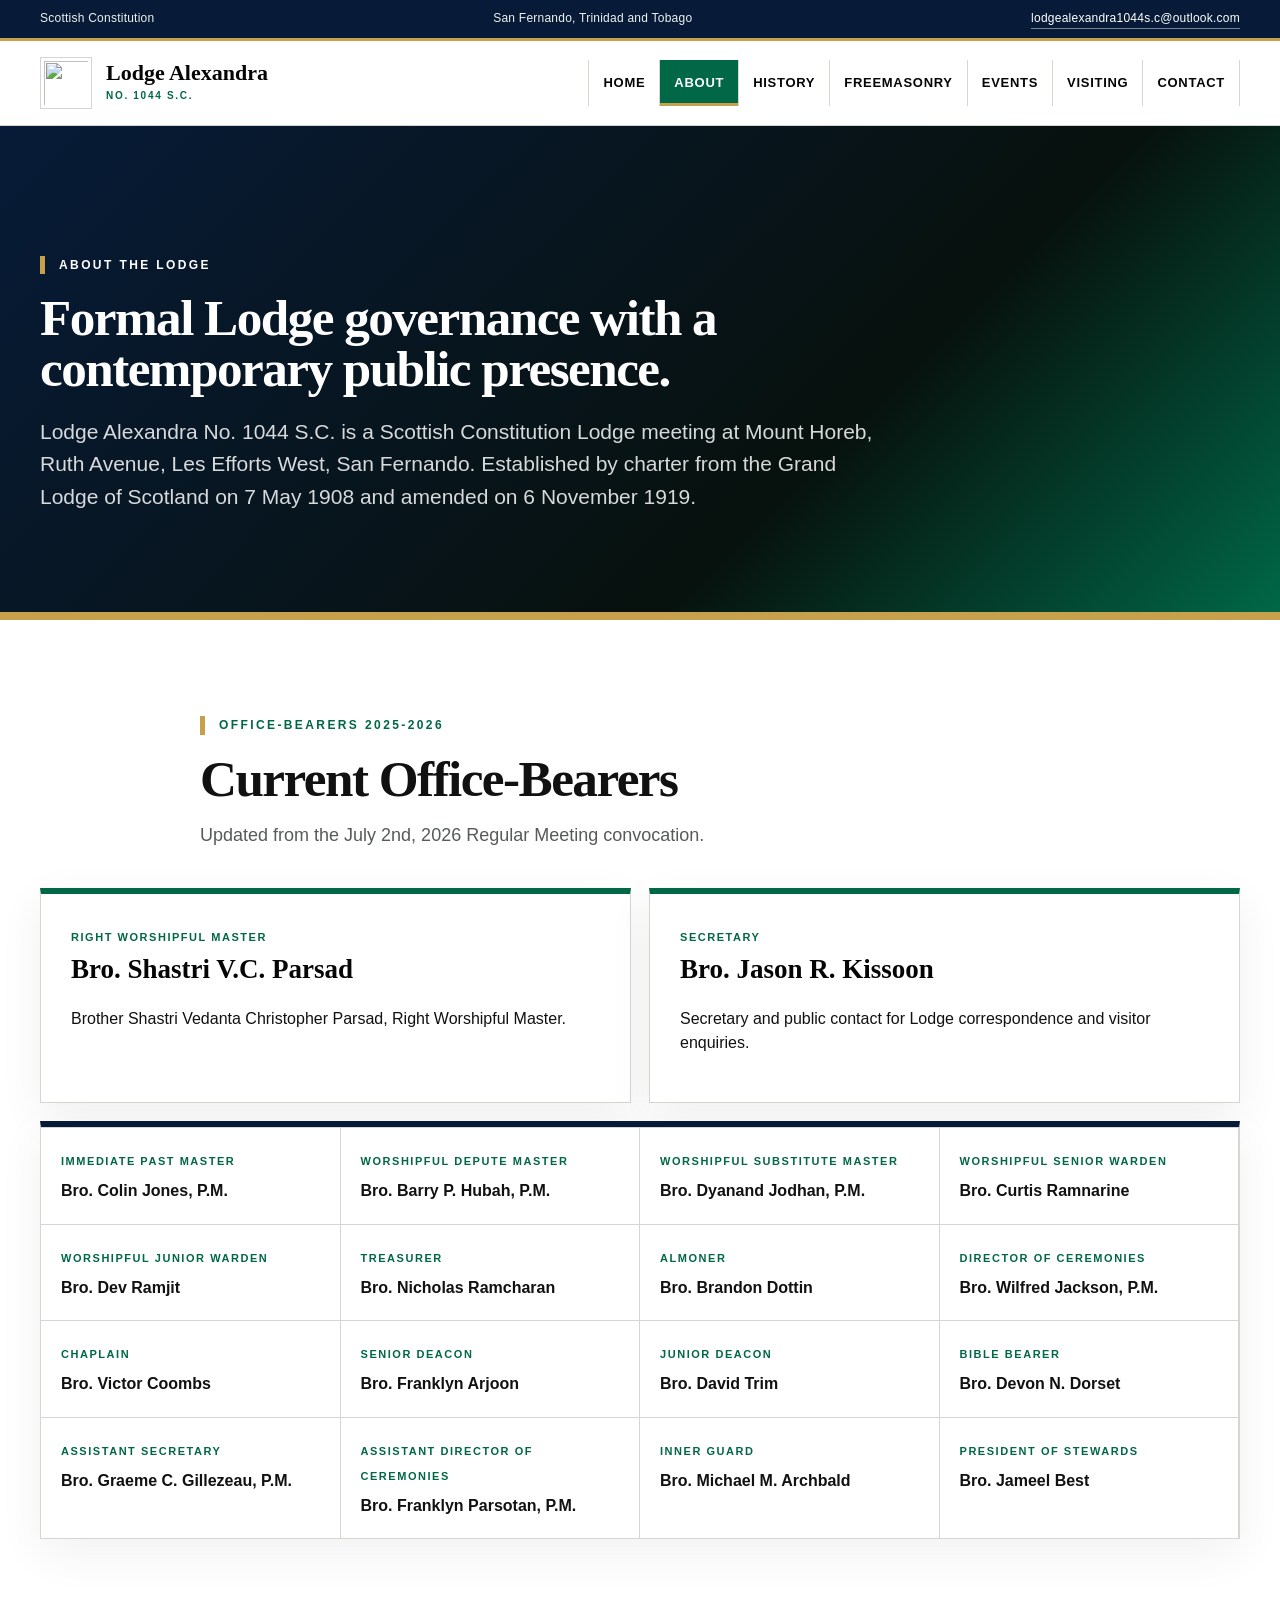
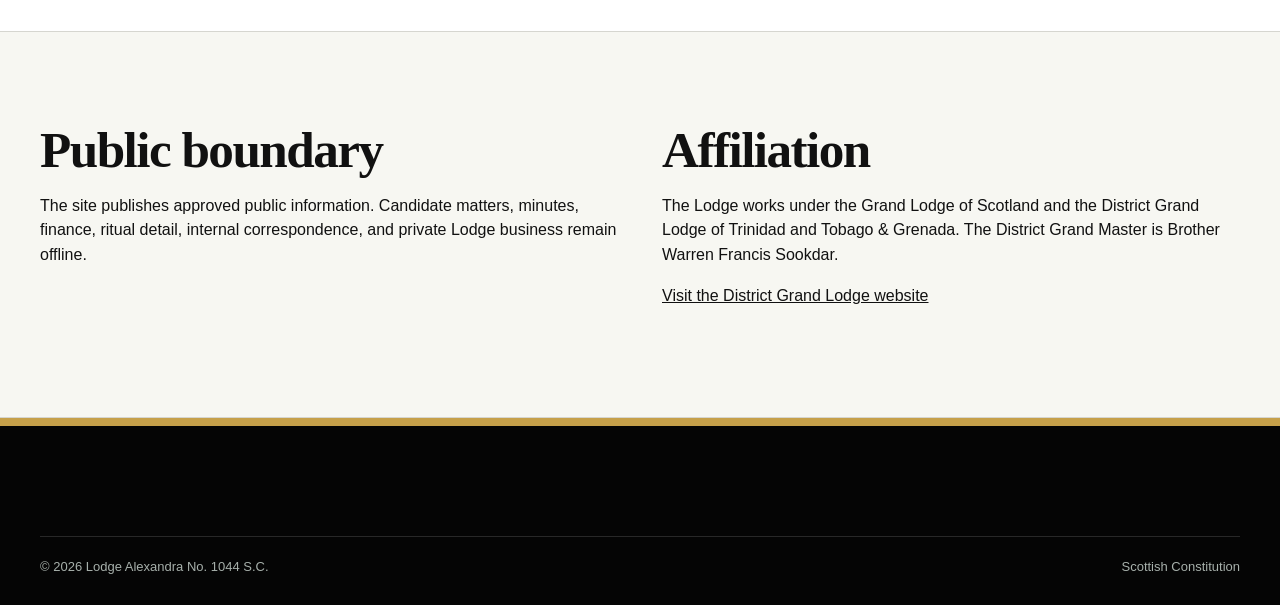
==== commit 64c63b8c: "Remove Craft wording and add District Grand Master" ====
--- a/about.html
+++ b/about.html
@@ -1 +1 @@
-<!doctype html><html lang="en"><head><meta charset="utf-8"><meta name="viewport" content="width=device-width,initial-scale=1"><title>About | Lodge Alexandra No. 1044 S.C.</title><link rel="stylesheet" href="assets/styles.css"></head><body><header class="site-header"><div class="notice-bar"><div class="container"><span>Scottish Constitution</span><span>San Fernando, Trinidad and Tobago</span><a href="mailto:lodgealexandra1044s.c@outlook.com">lodgealexandra1044s.c@outlook.com</a></div></div><div class="container nav-shell"><a class="brand" href="index.html"><img src="https://raw.githubusercontent.com/dominiong2026-stack/Lodge-Alexandra_1044_SC/main/assets/lodge-alexandra-logo.png" class="brand-mark" alt=""><span><strong>Lodge Alexandra</strong><small>No. 1044 S.C.</small></span></a><nav class="site-nav open"><a class="nav-link" href="index.html">Home</a><a class="nav-link active" href="about.html">About</a><a class="nav-link" href="history.html">History</a><a class="nav-link" href="freemasonry.html">Freemasonry</a><a class="nav-link" href="events.html">Events</a><a class="nav-link" href="visiting-brethren.html">Visiting</a><a class="nav-link" href="contact.html">Contact</a></nav></div></header><main><section class="page-hero"><div class="container"><p class="kicker">About the Lodge</p><h1>Formal Lodge governance with a contemporary public presence.</h1><p class="lead">Lodge Alexandra No. 1044 S.C. is a Scottish Constitution Craft Lodge meeting at Mount Horeb, Ruth Avenue, Les Efforts West, San Fernando. Established by charter from the Grand Lodge of Scotland on 7 May 1908 and amended on 6 November 1919.</p></div></section><section class="section"><div class="container section-head"><span class="kicker dark">Office-Bearers 2025-2026</span><h2>Current Office-Bearers</h2><p>Updated from the July 2nd, 2026 Regular Meeting convocation.</p></div><div class="container leadership-system" id="office-bearers"><article class="leader-feature"><span class="overline">Right Worshipful Master</span><h3>Bro. Shastri V.C. Parsad</h3><p>Brother Shastri Vedanta Christopher Parsad, Right Worshipful Master.</p></article><article class="leader-feature"><span class="overline">Secretary</span><h3>Bro. Jason R. Kissoon</h3><p>Secretary and public contact for Lodge correspondence and visitor enquiries.</p></article><div class="officer-list"><div><span>Immediate Past Master</span><strong>Bro. Colin Jones, P.M.</strong></div><div><span>Worshipful Depute Master</span><strong>Bro. Barry P. Hubah, P.M.</strong></div><div><span>Worshipful Substitute Master</span><strong>Bro. Dyanand Jodhan, P.M.</strong></div><div><span>Worshipful Senior Warden</span><strong>Bro. Curtis Ramnarine</strong></div><div><span>Worshipful Junior Warden</span><strong>Bro. Dev Ramjit</strong></div><div><span>Treasurer</span><strong>Bro. Nicholas Ramcharan</strong></div><div><span>Almoner</span><strong>Bro. Brandon Dottin</strong></div><div><span>Director of Ceremonies</span><strong>Bro. Wilfred Jackson, P.M.</strong></div><div><span>Chaplain</span><strong>Bro. Victor Coombs</strong></div><div><span>Senior Deacon</span><strong>Bro. Franklyn Arjoon</strong></div><div><span>Junior Deacon</span><strong>Bro. David Trim</strong></div><div><span>Bible Bearer</span><strong>Bro. Devon N. Dorset</strong></div><div><span>Assistant Secretary</span><strong>Bro. Graeme C. Gillezeau, P.M.</strong></div><div><span>Assistant Director of Ceremonies</span><strong>Bro. Franklyn Parsotan, P.M.</strong></div><div><span>Inner Guard</span><strong>Bro. Michael M. Archbald</strong></div><div><span>President of Stewards</span><strong>Bro. Jameel Best</strong></div></div></div></section><section class="section soft"><div class="container split"><div><h2>Public boundary</h2><p>The site publishes approved public information. Candidate matters, minutes, finance, ritual detail, internal correspondence, and private Lodge business remain offline.</p></div><div><h2>Affiliation</h2><p>The Lodge works under the Grand Lodge of Scotland and the District Grand Lodge of Trinidad and Tobago &amp; Grenada.</p></div></div></section></main><footer class="site-footer"><div class="container footer-bottom"><span>&copy; <span data-year></span> Lodge Alexandra No. 1044 S.C.</span><span>Scottish Constitution</span></div></footer><script src="assets/main.js"></script></body></html>+<!doctype html><html lang="en"><head><meta charset="utf-8"><meta name="viewport" content="width=device-width,initial-scale=1"><title>About | Lodge Alexandra No. 1044 S.C.</title><link rel="stylesheet" href="assets/styles.css"></head><body><header class="site-header"><div class="notice-bar"><div class="container"><span>Scottish Constitution</span><span>San Fernando, Trinidad and Tobago</span><a href="mailto:lodgealexandra1044s.c@outlook.com">lodgealexandra1044s.c@outlook.com</a></div></div><div class="container nav-shell"><a class="brand" href="index.html"><img src="https://raw.githubusercontent.com/dominiong2026-stack/Lodge-Alexandra_1044_SC/main/assets/lodge-alexandra-logo.png" class="brand-mark" alt=""><span><strong>Lodge Alexandra</strong><small>No. 1044 S.C.</small></span></a><nav class="site-nav open"><a class="nav-link" href="index.html">Home</a><a class="nav-link active" href="about.html">About</a><a class="nav-link" href="history.html">History</a><a class="nav-link" href="freemasonry.html">Freemasonry</a><a class="nav-link" href="events.html">Events</a><a class="nav-link" href="visiting-brethren.html">Visiting</a><a class="nav-link" href="contact.html">Contact</a></nav></div></header><main><section class="page-hero"><div class="container"><p class="kicker">About the Lodge</p><h1>Formal Lodge governance with a contemporary public presence.</h1><p class="lead">Lodge Alexandra No. 1044 S.C. is a Scottish Constitution Lodge meeting at Mount Horeb, Ruth Avenue, Les Efforts West, San Fernando. Established by charter from the Grand Lodge of Scotland on 7 May 1908 and amended on 6 November 1919.</p></div></section><section class="section"><div class="container section-head"><span class="kicker dark">Office-Bearers 2025-2026</span><h2>Current Office-Bearers</h2><p>Updated from the July 2nd, 2026 Regular Meeting convocation.</p></div><div class="container leadership-system" id="office-bearers"><article class="leader-feature"><span class="overline">Right Worshipful Master</span><h3>Bro. Shastri V.C. Parsad</h3><p>Brother Shastri Vedanta Christopher Parsad, Right Worshipful Master.</p></article><article class="leader-feature"><span class="overline">Secretary</span><h3>Bro. Jason R. Kissoon</h3><p>Secretary and public contact for Lodge correspondence and visitor enquiries.</p></article><div class="officer-list"><div><span>Immediate Past Master</span><strong>Bro. Colin Jones, P.M.</strong></div><div><span>Worshipful Depute Master</span><strong>Bro. Barry P. Hubah, P.M.</strong></div><div><span>Worshipful Substitute Master</span><strong>Bro. Dyanand Jodhan, P.M.</strong></div><div><span>Worshipful Senior Warden</span><strong>Bro. Curtis Ramnarine</strong></div><div><span>Worshipful Junior Warden</span><strong>Bro. Dev Ramjit</strong></div><div><span>Treasurer</span><strong>Bro. Nicholas Ramcharan</strong></div><div><span>Almoner</span><strong>Bro. Brandon Dottin</strong></div><div><span>Director of Ceremonies</span><strong>Bro. Wilfred Jackson, P.M.</strong></div><div><span>Chaplain</span><strong>Bro. Victor Coombs</strong></div><div><span>Senior Deacon</span><strong>Bro. Franklyn Arjoon</strong></div><div><span>Junior Deacon</span><strong>Bro. David Trim</strong></div><div><span>Bible Bearer</span><strong>Bro. Devon N. Dorset</strong></div><div><span>Assistant Secretary</span><strong>Bro. Graeme C. Gillezeau, P.M.</strong></div><div><span>Assistant Director of Ceremonies</span><strong>Bro. Franklyn Parsotan, P.M.</strong></div><div><span>Inner Guard</span><strong>Bro. Michael M. Archbald</strong></div><div><span>President of Stewards</span><strong>Bro. Jameel Best</strong></div></div></div></section><section class="section soft"><div class="container split"><div><h2>Public boundary</h2><p>The site publishes approved public information. Candidate matters, minutes, finance, ritual detail, internal correspondence, and private Lodge business remain offline.</p></div><div><h2>Affiliation</h2><p>The Lodge works under the Grand Lodge of Scotland and the District Grand Lodge of Trinidad and Tobago &amp; Grenada. The District Grand Master is Brother Warren Francis Sookdar.</p><p><a href="https://dglttg.org/" target="_blank" rel="noopener">Visit the District Grand Lodge website</a></p></div></div></section></main><footer class="site-footer"><div class="container footer-bottom"><span>&copy; <span data-year></span> Lodge Alexandra No. 1044 S.C.</span><span>Scottish Constitution</span></div></footer><script src="assets/main.js"></script></body></html>
--- a/assets/styles.css
+++ b/assets/styles.css
@@ -14,10 +14,11 @@
 *{box-sizing:border-box}html{scroll-behavior:smooth}body{margin:0;font-family:Inter,Arial,Helvetica,sans-serif;color:var(--text);background:var(--white);line-height:1.55;text-rendering:optimizeLegibility}a{color:inherit}img{max-width:100%;display:block}.container{width:min(var(--max),calc(100% - 40px));margin-inline:auto}.skip-link{position:absolute;left:16px;top:-80px;background:var(--green);color:var(--white);padding:10px 14px;z-index:999}.skip-link:focus{top:14px}
 .notice-bar{background:var(--blue);color:#eef2ef;font-size:12px;border-bottom:3px solid var(--gold)}.notice-bar .container{display:flex;gap:22px;justify-content:space-between;padding:9px 0;letter-spacing:.02em}.notice-bar a{color:var(--white);text-decoration:none;border-bottom:1px solid rgba(255,255,255,.45)}
 .site-header{position:sticky;top:0;z-index:50;background:rgba(255,255,255,.97);backdrop-filter:blur(14px);border-bottom:1px solid var(--line)}.nav-shell{display:flex;align-items:center;justify-content:space-between;gap:24px;padding:16px 0}.brand{display:flex;align-items:center;gap:14px;text-decoration:none}.brand-mark{width:52px;height:52px;object-fit:contain;background:#fff;padding:3px;border:1px solid var(--line)}.brand strong{display:block;font-family:Georgia,serif;font-size:22px;line-height:1;color:var(--black)}.brand small{display:block;text-transform:uppercase;letter-spacing:.17em;font-size:10px;color:var(--green);margin-top:4px;font-weight:900}.site-nav{display:flex;align-items:center;gap:0;border-left:1px solid var(--line)}.nav-link{text-decoration:none;padding:13px 14px;border-right:1px solid var(--line);font-weight:800;font-size:13px;color:var(--black);text-transform:uppercase;letter-spacing:.055em}.nav-link:hover,.nav-link.active{background:var(--green);color:var(--white);box-shadow:inset 0 -3px 0 var(--gold)}.menu-toggle{display:none;background:transparent;border:1px solid var(--black);width:44px;height:44px}.menu-toggle span{display:block;height:2px;background:var(--black);margin:8px 9px}
-.hero-v2{position:relative;min-height:740px;background:var(--black);color:var(--white);overflow:hidden;display:grid;align-items:end}.hero-bg{position:absolute;inset:0}.hero-bg:after{content:"";position:absolute;inset:0;background:linear-gradient(90deg,rgba(5,5,5,.96),rgba(7,27,56,.86) 50%,rgba(0,103,71,.62)),linear-gradient(0deg,rgba(5,5,5,.86),rgba(5,5,5,.12) 52%,rgba(5,5,5,.45))}.hero-bg img{width:100%;height:100%;object-fit:cover;opacity:.52;filter:contrast(1.05) saturate(.92)}.hero-inner{position:relative;z-index:2;display:grid;grid-template-columns:minmax(0,1.15fr)390px;gap:58px;align-items:end;padding:120px 0 92px}.hero-copy h1{font-family:Georgia,serif;font-size:clamp(48px,7vw,90px);letter-spacing:-.045em;line-height:.94;margin:0 0 24px;max-width:920px}.lead{font-size:clamp(18px,2vw,23px);color:rgba(255,255,255,.84);max-width:760px}.kicker{display:inline-flex;align-items:center;gap:10px;text-transform:uppercase;letter-spacing:.2em;font-size:12px;font-weight:900;color:#fff;margin-bottom:18px;border-left:5px solid var(--gold);padding-left:14px}.kicker.dark{color:var(--green);border-left-color:var(--gold)}.hero-actions{display:flex;gap:12px;flex-wrap:wrap;margin-top:34px}.button{display:inline-flex;align-items:center;justify-content:center;gap:8px;min-height:50px;padding:13px 22px;text-decoration:none;font-weight:900;border:1px solid var(--black);white-space:nowrap;text-transform:uppercase;letter-spacing:.055em;font-size:13px}.button.gold,.button.dark{background:var(--green);color:var(--white);border-color:var(--green);box-shadow:inset 0 -3px 0 var(--gold)}.button.gold:hover,.button.dark:hover{background:var(--blue);border-color:var(--blue);color:var(--white)}.button.glass,.button.outline-light{color:var(--white);border-color:rgba(255,255,255,.72);background:rgba(255,255,255,.04)}.button.glass:hover,.button.outline-light:hover{background:var(--white);color:var(--black)}.button.full{width:100%}
+.hero-v2{position:relative;min-height:700px;background:var(--black);color:var(--white);overflow:hidden;display:grid;align-items:end}.hero-bg{position:absolute;inset:0}.hero-bg:after{content:"";position:absolute;inset:0;background:linear-gradient(90deg,rgba(5,5,5,.96),rgba(7,27,56,.86) 50%,rgba(0,103,71,.62)),linear-gradient(0deg,rgba(5,5,5,.86),rgba(5,5,5,.12) 52%,rgba(5,5,5,.45))}.hero-bg img{width:100%;height:100%;object-fit:cover;opacity:.52;filter:contrast(1.05) saturate(.92)}.hero-inner{position:relative;z-index:2;display:grid;grid-template-columns:minmax(0,1.15fr)390px;gap:58px;align-items:end;padding:110px 0 82px}.hero-copy h1{font-family:Georgia,serif;font-size:clamp(38px,5.6vw,68px);letter-spacing:-.035em;line-height:1.02;margin:0 0 24px;max-width:860px}.lead{font-size:clamp(17px,1.7vw,21px);color:rgba(255,255,255,.84);max-width:760px}.kicker{display:inline-flex;align-items:center;gap:10px;text-transform:uppercase;letter-spacing:.2em;font-size:12px;font-weight:900;color:#fff;margin-bottom:18px;border-left:5px solid var(--gold);padding-left:14px}.kicker.dark{color:var(--green);border-left-color:var(--gold)}.hero-actions{display:flex;gap:12px;flex-wrap:wrap;margin-top:34px}.button{display:inline-flex;align-items:center;justify-content:center;gap:8px;min-height:50px;padding:13px 22px;text-decoration:none;font-weight:900;border:1px solid var(--black);white-space:nowrap;text-transform:uppercase;letter-spacing:.055em;font-size:13px}.button.gold,.button.dark{background:var(--green);color:var(--white);border-color:var(--green);box-shadow:inset 0 -3px 0 var(--gold)}.button.gold:hover,.button.dark:hover{background:var(--blue);border-color:var(--blue);color:var(--white)}.button.glass,.button.outline-light{color:var(--white);border-color:rgba(255,255,255,.72);background:rgba(255,255,255,.04)}.button.glass:hover,.button.outline-light:hover{background:var(--white);color:var(--black)}.button.full{width:100%}
 .hero-panel{background:rgba(255,255,255,.96);border:1px solid var(--line);border-top:6px solid var(--gold);padding:28px;color:var(--black);box-shadow:var(--shadow)}.hero-panel img{width:120px;margin-bottom:24px;background:#fff;border:1px solid var(--line);padding:6px}.hero-panel dl,.info-panel dl{margin:0}.hero-panel div,.info-panel dl div{border-top:1px solid var(--line);padding:16px 0}.hero-panel dt,.info-panel dt{text-transform:uppercase;letter-spacing:.14em;font-size:11px;font-weight:900;color:var(--green)}.hero-panel dd,.info-panel dd{margin:5px 0 0;font-weight:650}
-.section{padding:92px 0}.section.soft,.soft{background:var(--paper);border-top:1px solid var(--line);border-bottom:1px solid var(--line)}.section-head{max-width:880px;margin-bottom:38px}.section-head h2,.bento-card h2,.dark-panel-section h2,.charity-band h2,.page-hero h1,h2{font-family:Georgia,serif;font-size:clamp(34px,4vw,58px);line-height:1;letter-spacing:-.03em;margin:0 0 18px}.section-head p,.bento-card p{font-size:18px;color:var(--muted)}.bento-grid{display:grid;grid-template-columns:1.5fr repeat(3,1fr);gap:16px}.bento-card,.metric-card,.feature-card,.info-panel,.contact-card,.leader-feature,.officer-list,.portrait-card,.table-shell{background:var(--white);border:1px solid var(--line);box-shadow:0 14px 45px rgba(0,0,0,.06)}.bento-card{padding:36px;border-top:6px solid var(--green)}.metric-card{padding:28px;display:flex;flex-direction:column;justify-content:end;min-height:230px;background:#fff;border-top:6px solid var(--blue)}.metric-card strong{font-family:Georgia,serif;font-size:54px;line-height:1;color:var(--green)}.metric-card span{color:var(--muted);font-weight:800}.cards{display:grid;gap:16px}.cards.three{grid-template-columns:repeat(3,1fr)}.cards.four{grid-template-columns:repeat(4,1fr)}.feature-card{padding:28px;transition:.2s transform,.2s box-shadow;border-top:5px solid var(--green)}.feature-card:hover{transform:translateY(-3px);box-shadow:0 20px 55px rgba(0,0,0,.12);border-top-color:var(--gold)}.feature-card h3,.leader-feature h3,.info-panel h3,.contact-card h2{font-family:Georgia,serif;font-size:27px;margin:0 0 12px;color:var(--black)}.feature-card p{color:var(--muted)}
+.section{padding:92px 0}.section.soft,.soft{background:var(--paper);border-top:1px solid var(--line);border-bottom:1px solid var(--line)}.section-head{max-width:880px;margin-bottom:38px}.section-head h2,.bento-card h2,.dark-panel-section h2,.charity-band h2,.page-hero h1,h2{font-family:Georgia,serif;font-size:clamp(34px,4vw,58px);line-height:1;letter-spacing:-.03em;margin:0 0 18px}.section-head p,.bento-card p{font-size:18px;color:var(--muted)}.bento-grid{display:grid;grid-template-columns:1.5fr repeat(3,1fr);gap:16px}.bento-card,.metric-card,.feature-card,.info-panel,.contact-card,.leader-feature,.officer-list,.portrait-card,.table-shell,.clock-card,.external-card,.contact-form-panel{background:var(--white);border:1px solid var(--line);box-shadow:0 14px 45px rgba(0,0,0,.06)}.bento-card{padding:36px;border-top:6px solid var(--green)}.metric-card{padding:28px;display:flex;flex-direction:column;justify-content:end;min-height:230px;background:#fff;border-top:6px solid var(--blue)}.metric-card strong{font-family:Georgia,serif;font-size:54px;line-height:1;color:var(--green)}.metric-card span{color:var(--muted);font-weight:800}.cards{display:grid;gap:16px}.cards.three{grid-template-columns:repeat(3,1fr)}.cards.four{grid-template-columns:repeat(4,1fr)}.feature-card{padding:28px;transition:.2s transform,.2s box-shadow;border-top:5px solid var(--green)}.feature-card:hover{transform:translateY(-3px);box-shadow:0 20px 55px rgba(0,0,0,.12);border-top-color:var(--gold)}.feature-card h3,.leader-feature h3,.info-panel h3,.contact-card h2{font-family:Georgia,serif;font-size:27px;margin:0 0 12px;color:var(--black)}.feature-card p{color:var(--muted)}
+.clock-grid{display:grid;grid-template-columns:repeat(3,1fr);gap:16px;margin-top:20px}.clock-card{padding:30px;border-top:6px solid var(--gold);text-align:center}.clock-card strong{font-family:Georgia,serif;font-size:56px;line-height:1;color:var(--green);display:block}.clock-card span{text-transform:uppercase;letter-spacing:.14em;font-size:11px;font-weight:900;color:var(--blue)}.external-links{display:grid;grid-template-columns:1fr 1fr;gap:16px}.external-card{padding:30px;border-top:6px solid var(--green);text-decoration:none}.external-card:hover{border-top-color:var(--gold);transform:translateY(-2px)}.external-card strong{font-family:Georgia,serif;font-size:28px;display:block;color:var(--black)}.external-card span{display:block;color:var(--muted);margin-top:8px}.contact-form-panel{padding:32px;border-top:6px solid var(--gold)}.enquiry-form{display:grid;gap:14px}.form-grid{display:grid;grid-template-columns:1fr 1fr;gap:14px}.enquiry-form label{display:grid;gap:7px;font-weight:900;text-transform:uppercase;letter-spacing:.08em;font-size:11px;color:var(--blue)}.enquiry-form input,.enquiry-form select,.enquiry-form textarea{width:100%;border:1px solid var(--line);padding:13px 14px;font:inherit;background:#fff;color:var(--text);border-radius:0}.enquiry-form textarea{min-height:130px;resize:vertical}.form-note{font-size:13px;color:var(--muted);margin:6px 0 0}.form-status{font-size:13px;color:var(--green);font-weight:800;min-height:18px}
 .dark-panel-section{background:linear-gradient(135deg,var(--blue),#07110d 70%,var(--green));color:#fff;position:relative;overflow:hidden;border-top:8px solid var(--gold);border-bottom:8px solid var(--green)}.split{display:grid;grid-template-columns:1fr 1fr;gap:44px;align-items:start}.modern-split{align-items:center}.portrait-card{background:rgba(255,255,255,.08);border-color:rgba(255,255,255,.18);padding:18px;color:#fff}.portrait-card img{aspect-ratio:4/4.3;object-fit:cover}.portrait-card figcaption{padding:14px;color:rgba(255,255,255,.82);border-top:1px solid rgba(255,255,255,.18)}
 .charity-band{background:var(--paper);border-top:1px solid var(--line);border-bottom:1px solid var(--line)}.charity-cards{display:grid;grid-template-columns:1fr 1fr;gap:16px}.charity-cards article{background:var(--blue);color:#fff;border-top:7px solid var(--gold);padding:30px;min-height:180px;display:flex;flex-direction:column;justify-content:end}.charity-cards strong{font-size:38px;font-family:Georgia,serif;color:#fff}.charity-cards span{color:rgba(255,255,255,.78);font-weight:700}.cta-strip{background:#fff;border:1px solid var(--line);border-left:8px solid var(--green);padding:38px;display:flex;align-items:center;justify-content:space-between;gap:24px;box-shadow:var(--shadow)}
 .page-hero{padding:118px 0 78px;background:linear-gradient(135deg,var(--blue),#07110d 65%,var(--green));color:#fff;position:relative;overflow:hidden;border-bottom:8px solid var(--gold)}.page-hero h1{max-width:920px}.page-hero .lead{max-width:860px}.info-panel,.contact-card{padding:30px}.info-panel dt{color:var(--green)}.leadership-system{display:grid;grid-template-columns:1fr 1fr;gap:18px}.leader-feature{padding:30px;min-height:210px;background:#fff;border-top:6px solid var(--green)}.leader-feature .overline,.officer-list span{text-transform:uppercase;letter-spacing:.14em;font-size:11px;font-weight:900;color:var(--green)}.officer-list{grid-column:1/-1;display:grid;grid-template-columns:repeat(4,1fr);gap:0;overflow:hidden;border-top:6px solid var(--blue)}.officer-list div{padding:20px;border-top:1px solid var(--line);border-right:1px solid var(--line)}.officer-list strong{display:block;margin-top:6px}.principle-stack{display:grid;gap:14px}.principle-stack article{background:#fff;border:1px solid var(--line);border-left:6px solid var(--green);padding:24px}.principle-stack strong{font-size:24px;font-family:Georgia,serif;color:var(--black);display:block}.principle-stack span{color:var(--muted)}.timeline-pro{display:grid;grid-template-columns:repeat(4,1fr);gap:16px}.timeline-pro article{background:var(--blue);color:#fff;border-top:7px solid var(--gold);padding:28px;min-height:260px;display:flex;flex-direction:column;justify-content:end}.timeline-pro span{font-family:Georgia,serif;font-size:54px;color:#fff;line-height:1}.timeline-pro p{color:rgba(255,255,255,.74)}.clean-list{padding-left:18px}.table-shell{overflow:auto}.table-shell table{width:100%;border-collapse:collapse}.table-shell th,.table-shell td{padding:18px;border-bottom:1px solid var(--line);text-align:left}.table-shell th{background:var(--blue);color:#fff;text-transform:uppercase;letter-spacing:.08em;font-size:12px}.site-footer{background:var(--black);color:#c9d0cc;padding:70px 0 28px;border-top:8px solid var(--gold)}.footer-grid{display:grid;grid-template-columns:1.4fr .8fr 1fr;gap:42px}.footer-mark{width:72px;background:#fff;padding:6px;margin-bottom:18px}.site-footer h2,.site-footer h3{color:#fff;font-family:Georgia,serif}.site-footer a{display:block;color:#fff;text-decoration:none;margin:8px 0;border-bottom:1px solid rgba(255,255,255,.25);width:max-content}.footer-bottom{border-top:1px solid rgba(255,255,255,.14);margin-top:40px;padding-top:20px;display:flex;justify-content:space-between;gap:20px;font-size:13px;color:#a7b0ab}
-@media(max-width:980px){.hero-inner,.split{grid-template-columns:1fr}.hero-v2{min-height:auto}.hero-inner{padding:90px 0}.bento-grid,.cards.three,.cards.four,.timeline-pro{grid-template-columns:1fr 1fr}.officer-list{grid-template-columns:1fr 1fr}.site-nav{display:none;position:absolute;left:20px;right:20px;top:100%;background:#fff;border:1px solid var(--line);padding:14px;box-shadow:var(--shadow)}.site-nav.open{display:grid}.nav-link{border:0;border-bottom:1px solid var(--line)}.menu-toggle{display:block}.notice-bar .container{justify-content:center;flex-wrap:wrap}.footer-grid{grid-template-columns:1fr}.footer-bottom{flex-direction:column}}@media(max-width:640px){.container{width:min(100% - 28px,var(--max))}.hero-copy h1{font-size:42px}.hero-inner{grid-template-columns:1fr;gap:30px}.bento-grid,.cards.three,.cards.four,.timeline-pro,.leadership-system,.officer-list,.charity-cards{grid-template-columns:1fr}.cta-strip{display:block}.cta-strip .button{margin-top:18px;width:100%}.section{padding:64px 0}.page-hero{padding:90px 0 60px}.brand small{display:none}.notice-bar{display:none}.site-nav{left:14px;right:14px}}
+@media(max-width:980px){.hero-inner,.split{grid-template-columns:1fr}.hero-v2{min-height:auto}.hero-inner{padding:82px 0}.bento-grid,.cards.three,.cards.four,.timeline-pro,.clock-grid,.external-links{grid-template-columns:1fr 1fr}.officer-list{grid-template-columns:1fr 1fr}.site-nav{display:none;position:absolute;left:20px;right:20px;top:100%;background:#fff;border:1px solid var(--line);padding:14px;box-shadow:var(--shadow)}.site-nav.open{display:grid}.nav-link{border:0;border-bottom:1px solid var(--line)}.menu-toggle{display:block}.notice-bar .container{justify-content:center;flex-wrap:wrap}.footer-grid{grid-template-columns:1fr}.footer-bottom{flex-direction:column}}@media(max-width:640px){.container{width:min(100% - 28px,var(--max))}.hero-copy h1{font-size:34px}.hero-inner{grid-template-columns:1fr;gap:30px}.bento-grid,.cards.three,.cards.four,.timeline-pro,.leadership-system,.officer-list,.charity-cards,.clock-grid,.external-links,.form-grid{grid-template-columns:1fr}.cta-strip{display:block}.cta-strip .button{margin-top:18px;width:100%}.section{padding:64px 0}.page-hero{padding:90px 0 60px}.brand small{display:none}.notice-bar{display:none}.site-nav{left:14px;right:14px}}
